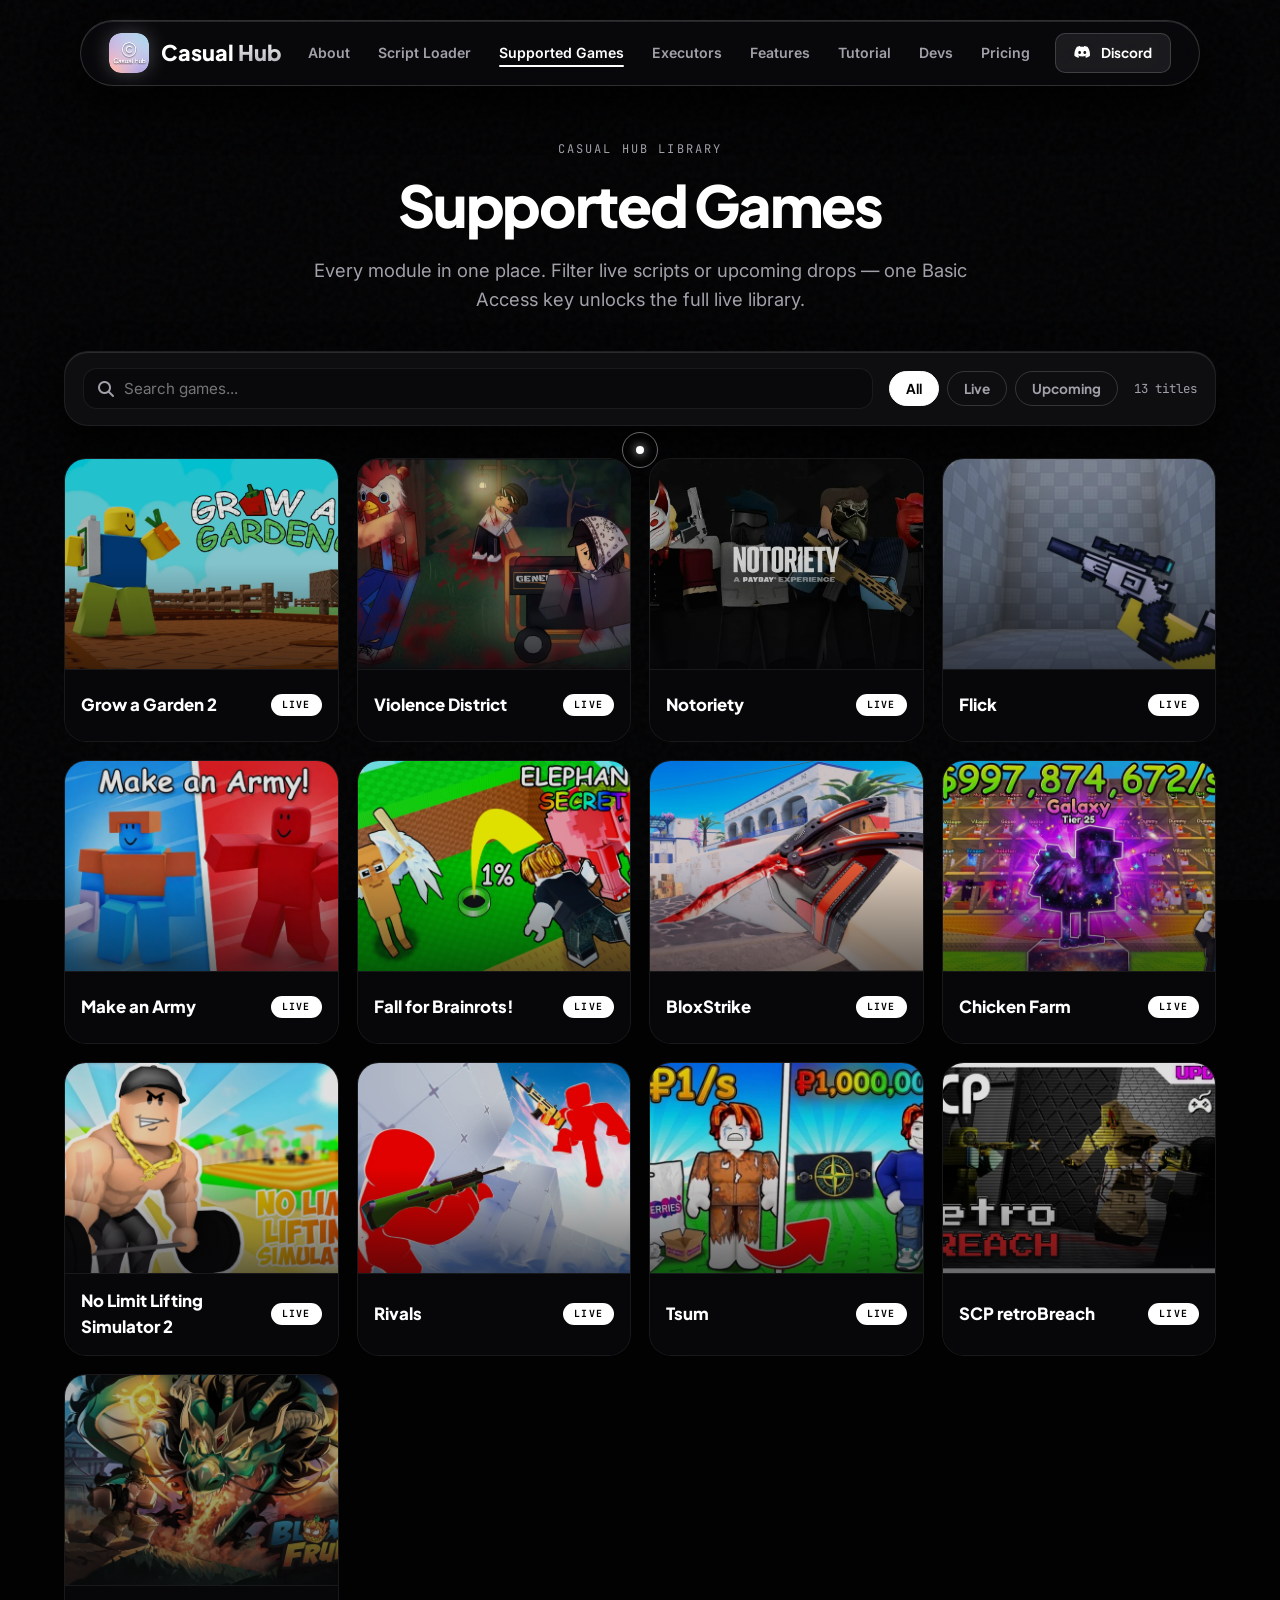
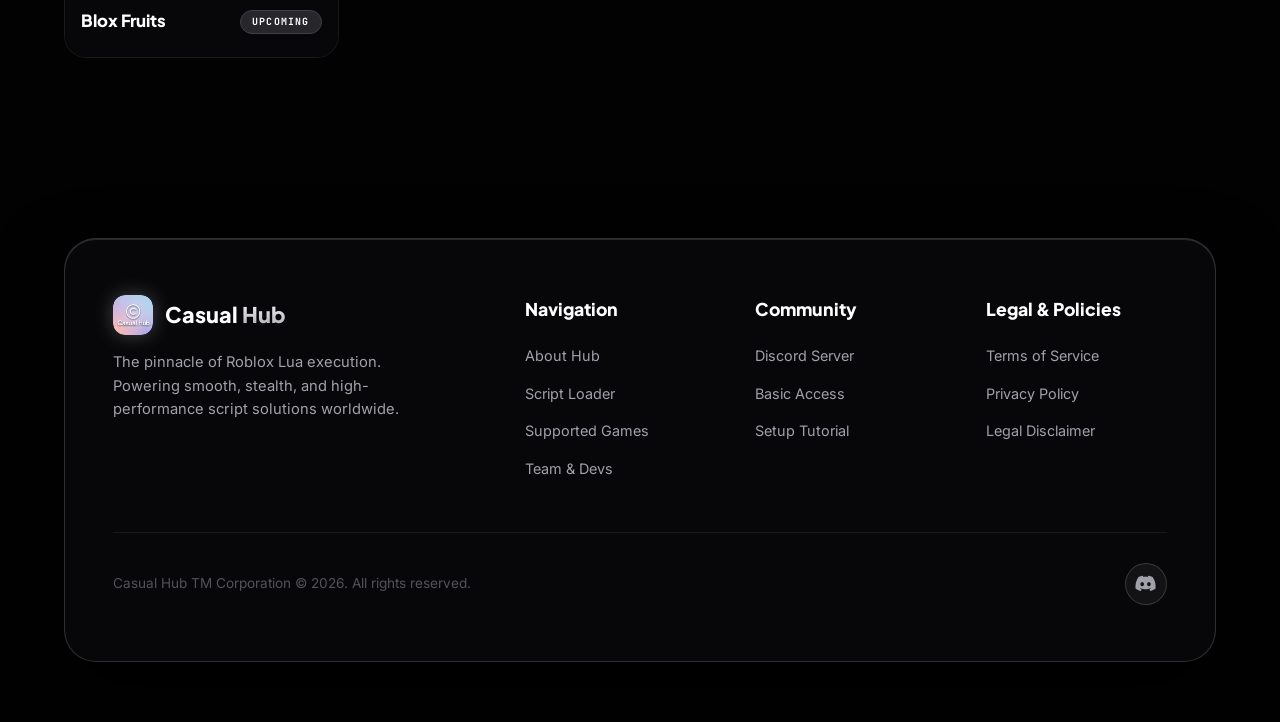
==== games.html @ 41d55869 "Add files via upload" ====
<!DOCTYPE html>
<html lang="en">
<head>
  <meta charset="UTF-8">
  <meta name="viewport" content="width=device-width, initial-scale=1.0">
  <title>Supported Games | Casual Hub</title>
  <meta name="description" content="Browse every Casual Hub game module — live scripts and upcoming titles.">
  <link rel="icon" type="image/png" href="images/Max_a____.png">
  <link rel="apple-touch-icon" href="images/Max_a____.png">

  <link rel="preconnect" href="https://fonts.googleapis.com">
  <link rel="preconnect" href="https://fonts.gstatic.com" crossorigin>
  <link href="https://fonts.googleapis.com/css2?family=Inter:wght@300;400;500;600;700&family=JetBrains+Mono:wght@400;500;600;700&family=Plus+Jakarta+Sans:wght@400;500;600;700;800;900&display=swap" rel="stylesheet">

  <link rel="stylesheet" href="https://cdnjs.cloudflare.com/ajax/libs/font-awesome/6.5.1/css/all.min.css">
  <link rel="stylesheet" href="styles.css">
</head>
<body class="page-games">

  <div class="scroll-progress-bar" id="scrollProgress"></div>

  <div class="ambient-spotlight spotlight-1" id="spotlight1"></div>
  <div class="ambient-spotlight spotlight-2" id="spotlight2"></div>

  <header class="header" id="header">
    <div class="nav-island">
      <a href="index.html" class="logo">
        <div class="logo-icon">
          <img src="images/Max_a____.png" alt="Casual Hub Logo" class="logo-img">
        </div>
        <div class="logo-text">
          Casual <span class="gradient-text">Hub</span>
        </div>
      </a>

      <nav class="nav-menu">
        <ul class="nav-links">
          <li><a href="index.html#about" class="nav-link">About</a></li>
          <li><a href="index.html#loader" class="nav-link">Script Loader</a></li>
          <li><a href="games.html" class="nav-link active">Supported Games</a></li>
          <li><a href="index.html#executors" class="nav-link">Executors</a></li>
          <li><a href="index.html#features" class="nav-link">Features</a></li>
          <li><a href="index.html#how-to-use" class="nav-link">Tutorial</a></li>
          <li><a href="index.html#team" class="nav-link">Devs</a></li>
          <li><a href="index.html#pricing" class="nav-link">Pricing</a></li>
        </ul>
      </nav>

      <div class="nav-actions">
        <a href="https://discord.gg/dUXcJ6aW2B" target="_blank" class="btn btn-discord btn-sm">
          <i class="fa-brands fa-discord"></i>
          <span>Discord</span>
        </a>
        <button class="mobile-toggle" id="mobileToggle" aria-label="Toggle Navigation Menu">
          <i class="fa-solid fa-bars"></i>
        </button>
      </div>
    </div>
  </header>

  <section class="games-catalog" id="catalog">
    <div class="container">
      <div class="catalog-hero reveal">
        <p class="catalog-kicker">Casual Hub library</p>
        <h1 class="editorial-title">Supported Games</h1>
        <p class="editorial-subtitle">
          Every module in one place. Filter live scripts or upcoming drops — one Basic Access key unlocks the full live library.
        </p>
      </div>

      <div class="catalog-toolbar glass-panel reveal">
        <div class="catalog-search">
          <i class="fa-solid fa-magnifying-glass"></i>
          <input type="search" id="gameSearch" placeholder="Search games..." autocomplete="off">
        </div>
        <div class="catalog-filters" id="gameFilters">
          <button class="filter-chip active" data-filter="all">All</button>
          <button class="filter-chip" data-filter="live">Live</button>
          <button class="filter-chip" data-filter="upcoming">Upcoming</button>
        </div>
        <div class="catalog-count" id="gameCount">13 titles</div>
      </div>

      <div class="games-catalog-grid" id="gamesGrid">
        <article class="catalog-card glass-panel copy-module-btn" data-module="Grow a Garden 2" data-status="live" data-name="grow a garden 2">
          <div class="catalog-media">
            <img fetchpriority="high" decoding="async" src="images/i (9).png" alt="Grow a Garden 2">
            <div class="catalog-shade"></div>
            <div class="game-copy-indicator"><i class="fa-regular fa-copy"></i> <span>Copy loader</span></div>
          </div>
          <div class="catalog-meta">
            <h3>Grow a Garden 2</h3>
          </div>
        </article>

        <article class="catalog-card glass-panel copy-module-btn" data-module="Violence District" data-status="live" data-name="violence district">
          <div class="catalog-media">
            <img fetchpriority="high" decoding="async" src="images/i (8).png" alt="Violence District">
            <div class="catalog-shade"></div>
            <div class="game-copy-indicator"><i class="fa-regular fa-copy"></i> <span>Copy loader</span></div>
          </div>
          <div class="catalog-meta">
            <h3>Violence District</h3>
          </div>
        </article>

        <article class="catalog-card glass-panel copy-module-btn" data-module="Notoriety" data-status="live" data-name="notoriety">
          <div class="catalog-media">
            <img decoding="async" src="images/i 10.png" alt="Notoriety">
            <div class="catalog-shade"></div>
            <div class="game-copy-indicator"><i class="fa-regular fa-copy"></i> <span>Copy loader</span></div>
          </div>
          <div class="catalog-meta">
            <h3>Notoriety</h3>
          </div>
        </article>

        <article class="catalog-card glass-panel copy-module-btn" data-module="Flick" data-status="live" data-name="flick">
          <div class="catalog-media">
            <img decoding="async" src="images/i 11.png" alt="Flick">
            <div class="catalog-shade"></div>
            <div class="game-copy-indicator"><i class="fa-regular fa-copy"></i> <span>Copy loader</span></div>
          </div>
          <div class="catalog-meta">
            <h3>Flick</h3>
          </div>
        </article>

        <article class="catalog-card glass-panel copy-module-btn" data-module="Make an Army" data-status="live" data-name="make an army">
          <div class="catalog-media">
            <img loading="lazy" decoding="async" src="images/noFilter (12e13).jpg" alt="Make an Army">
            <div class="catalog-shade"></div>
            <div class="game-copy-indicator"><i class="fa-regular fa-copy"></i> <span>Copy loader</span></div>
          </div>
          <div class="catalog-meta">
            <h3>Make an Army</h3>
          </div>
        </article>

        <article class="catalog-card glass-panel copy-module-btn" data-module="Fall for Brainrots!" data-status="live" data-name="fall for brainrots">
          <div class="catalog-media">
            <img loading="lazy" decoding="async" src="images/fsfsalfkafddfj242.jpg" alt="Fall for Brainrots!">
            <div class="catalog-shade"></div>
            <div class="game-copy-indicator"><i class="fa-regular fa-copy"></i> <span>Copy loader</span></div>
          </div>
          <div class="catalog-meta">
            <h3>Fall for Brainrots!</h3>
          </div>
        </article>

        <article class="catalog-card glass-panel copy-module-btn" data-module="BloxStrike" data-status="live" data-name="bloxstrike">
          <div class="catalog-media">
            <img loading="lazy" decoding="async" src="images/noFilter (9144).jpg" alt="BloxStrike">
            <div class="catalog-shade"></div>
            <div class="game-copy-indicator"><i class="fa-regular fa-copy"></i> <span>Copy loader</span></div>
          </div>
          <div class="catalog-meta">
            <h3>BloxStrike</h3>
          </div>
        </article>

        <article class="catalog-card glass-panel copy-module-btn" data-module="Chicken Farm" data-status="live" data-name="chicken farm">
          <div class="catalog-media">
            <img loading="lazy" decoding="async" src="images/noFilter 1324124.jpg" alt="Chicken Farm">
            <div class="catalog-shade"></div>
            <div class="game-copy-indicator"><i class="fa-regular fa-copy"></i> <span>Copy loader</span></div>
          </div>
          <div class="catalog-meta">
            <h3>Chicken Farm</h3>
          </div>
        </article>

        <article class="catalog-card glass-panel copy-module-btn" data-module="No Limit Lifting Simulator 2" data-status="live" data-name="no limit lifting simulator 2">
          <div class="catalog-media">
            <img loading="lazy" decoding="async" src="images/noFilter (123249).jpg" alt="No Limit Lifting Simulator 2">
            <div class="catalog-shade"></div>
            <div class="game-copy-indicator"><i class="fa-regular fa-copy"></i> <span>Copy loader</span></div>
          </div>
          <div class="catalog-meta">
            <h3>No Limit Lifting Simulator 2</h3>
          </div>
        </article>

        <article class="catalog-card glass-panel copy-module-btn" data-module="Rivals" data-status="live" data-name="rivals">
          <div class="catalog-media">
            <img loading="lazy" decoding="async" src="images/noFilter (9)rivals.jpg" alt="Rivals">
            <div class="catalog-shade"></div>
            <div class="game-copy-indicator"><i class="fa-regular fa-copy"></i> <span>Copy loader</span></div>
          </div>
          <div class="catalog-meta">
            <h3>Rivals</h3>
          </div>
        </article>

        <article class="catalog-card glass-panel copy-module-btn" data-module="Tsum" data-status="live" data-name="tsum">
          <div class="catalog-media">
            <img loading="lazy" decoding="async" src="images/tsum.jpg" alt="Tsum">
            <div class="catalog-shade"></div>
            <div class="game-copy-indicator"><i class="fa-regular fa-copy"></i> <span>Copy loader</span></div>
          </div>
          <div class="catalog-meta">
            <h3>Tsum</h3>
          </div>
        </article>

        <article class="catalog-card glass-panel copy-module-btn" data-module="SCP retroBreach" data-status="live" data-name="scp retrobreach">
          <div class="catalog-media">
            <img loading="lazy" decoding="async" src="images/scp.jpg" alt="SCP retroBreach">
            <div class="catalog-shade"></div>
            <div class="game-copy-indicator"><i class="fa-regular fa-copy"></i> <span>Copy loader</span></div>
          </div>
          <div class="catalog-meta">
            <h3>SCP retroBreach</h3>
          </div>
        </article>

        <article class="catalog-card catalog-card-upcoming glass-panel" data-status="upcoming" data-name="blox fruits">
          <div class="catalog-media">
            <img loading="lazy" decoding="async" src="images/bf.jpg" alt="Blox Fruits">
            <div class="catalog-shade"></div>
          </div>
          <div class="catalog-meta">
            <h3>Blox Fruits</h3>
          </div>
        </article>
      </div>

      <p class="catalog-empty" id="gamesEmpty">No games match your search.</p>
    </div>
  </section>

  <footer class="footer">
    <div class="container">
      <div class="footer-glass-card glass-panel reveal tilt-card">
        <div class="footer-grid">
          <div class="footer-brand">
            <a href="index.html" class="logo">
              <div class="logo-icon">
                <img loading="lazy" decoding="async" src="images/Max_a____.png" alt="Casual Hub Logo" class="logo-img">
              </div>
              <div class="logo-text">
                Casual <span class="gradient-text">Hub</span>
              </div>
            </a>
            <p class="footer-desc">
              The pinnacle of Roblox Lua execution. Powering smooth, stealth, and high-performance script solutions worldwide.
            </p>
          </div>

          <div class="footer-column">
            <h4 class="footer-title">Navigation</h4>
            <ul class="footer-links">
              <li><a href="index.html#about">About Hub</a></li>
              <li><a href="index.html#loader">Script Loader</a></li>
              <li><a href="games.html">Supported Games</a></li>
              <li><a href="index.html#team">Team & Devs</a></li>
            </ul>
          </div>

          <div class="footer-column">
            <h4 class="footer-title">Community</h4>
            <ul class="footer-links">
              <li><a href="https://discord.gg/dUXcJ6aW2B" target="_blank">Discord Server</a></li>
              <li><a href="index.html#pricing">Basic Access</a></li>
              <li><a href="index.html#how-to-use">Setup Tutorial</a></li>
            </ul>
          </div>

          <div class="footer-column">
            <h4 class="footer-title">Legal & Policies</h4>
            <ul class="footer-links">
              <li><a href="javascript:void(0)" onclick="openLegalModal('terms')">Terms of Service</a></li>
              <li><a href="javascript:void(0)" onclick="openLegalModal('privacy')">Privacy Policy</a></li>
              <li><a href="javascript:void(0)" onclick="openLegalModal('disclaimer')">Legal Disclaimer</a></li>
            </ul>
          </div>
        </div>

        <div class="footer-bottom">
          <div class="copyright">
            Casual Hub TM Corporation &copy; 2026. All rights reserved.
          </div>
          <div class="footer-socials">
            <a href="https://discord.gg/dUXcJ6aW2B" target="_blank" aria-label="Discord" class="social-circle-btn"><i class="fa-brands fa-discord"></i></a>
          </div>
        </div>
      </div>
    </div>
  </footer>

  <div class="modal-overlay" id="legalModalOverlay">
    <div class="modal-card glass-panel">
      <button class="modal-close" id="legalModalClose" aria-label="Close Modal">
        <i class="fa-solid fa-xmark"></i>
      </button>
      <h3 class="modal-title" id="modalTitle">Legal Information</h3>
      <div class="modal-body" id="modalBody"></div>
    </div>
  </div>

  <div class="toast-container" id="toastContainer">
    <div class="toast-card glass-panel">
      <i class="fa-solid fa-circle-check toast-icon"></i>
      <span class="toast-message" id="toastMessage">Script loader copied to clipboard!</span>
    </div>
  </div>

  <script src="script.js"></script>
</body>
</html>
---- styles.css ----
:root {
  
  --bg-pitch: #020203;
  --bg-obsidian: #070709;
  --bg-surface: #0e0e11;
  --bg-surface-hover: #141418;
  --bg-surface-elevated: #1a1a20;

  --text-primary: #ffffff;
  --text-secondary: #a1a1aa;
  --text-tertiary: #52525b;
  --text-muted: #3f3f46;

  --border-subtle: rgba(255, 255, 255, 0.07);
  --border-medium: rgba(255, 255, 255, 0.16);
  --border-prominent: rgba(255, 255, 255, 0.35);

  --glass-inset-shadow: inset 0 1px 0 0 rgba(255, 255, 255, 0.12);
  --glass-glow-shadow: 0 20px 40px rgba(0, 0, 0, 0.8), 0 0 40px rgba(255, 255, 255, 0.05);

  --status-active: #22c55e;
  --status-active-glow: rgba(34, 197, 94, 0.35);

  --font-heading: 'Plus Jakarta Sans', -apple-system, BlinkMacSystemFont, sans-serif;
  --font-body: 'Inter', -apple-system, BlinkMacSystemFont, sans-serif;
  --font-code: 'JetBrains Mono', monospace;

  --ease-out-expo: cubic-bezier(0.16, 1, 0.3, 1);
  --ease-spring: cubic-bezier(0.34, 1.56, 0.64, 1);
  --tr-fast: 0.2s var(--ease-out-expo);
  --tr-smooth: 0.4s var(--ease-out-expo);
}

*, *::before, *::after {
  box-sizing: border-box;
  margin: 0;
  padding: 0;
}

html {
  scroll-behavior: smooth;
  color-scheme: dark;
  font-size: 16px;
}

body {
  background-color: var(--bg-pitch);
  color: var(--text-primary);
  font-family: var(--font-body);
  line-height: 1.6;
  overflow-x: hidden;
  position: relative;
  min-height: 100vh;
  -webkit-font-smoothing: antialiased;
  -moz-osx-font-smoothing: grayscale;
}

.custom-cursor-dot {
  position: fixed;
  top: 0;
  left: 0;
  width: 8px;
  height: 8px;
  background-color: #ffffff;
  border-radius: 50%;
  pointer-events: none;
  z-index: 9999;
  box-shadow: 0 0 10px rgba(255, 255, 255, 0.8);
  will-change: transform;
}

.custom-cursor-outline {
  position: fixed;
  top: 0;
  left: 0;
  width: 36px;
  height: 36px;
  border: 1.5px solid rgba(255, 255, 255, 0.4);
  border-radius: 50%;
  pointer-events: none;
  z-index: 9998;
  transition: width 0.3s var(--ease-out-expo), height 0.3s var(--ease-out-expo), border-color 0.3s var(--ease-out-expo), background 0.3s var(--ease-out-expo);
  will-change: transform;
}

.custom-cursor-outline.cursor-hover {
  width: 54px;
  height: 54px;
  border-color: rgba(255, 255, 255, 0.8);
  background: rgba(255, 255, 255, 0.06);
  box-shadow: 0 0 20px rgba(255, 255, 255, 0.2);
}

.click-ripple {
  position: fixed;
  width: 50px;
  height: 50px;
  border: 2px solid rgba(255, 255, 255, 0.8);
  border-radius: 50%;
  pointer-events: none;
  z-index: 9997;
  animation: ripple-out 0.7s var(--ease-out-expo) forwards;
}

@keyframes ripple-out {
  0% { transform: scale(0.2); opacity: 1; }
  100% { transform: scale(2.4); opacity: 0; }
}

.scroll-progress-bar {
  position: fixed;
  top: 0;
  left: 0;
  height: 3px;
  width: 0%;
  background: linear-gradient(90deg, #ffffff, #a1a1aa, #ffffff);
  z-index: 2050;
  box-shadow: 0 0 14px rgba(255, 255, 255, 0.9);
  transition: width 0.1s linear;
}

body::after {
  content: '';
  position: fixed;
  top: 0;
  left: 0;
  width: 100%;
  height: 100%;
  background-image: url("data:image/svg+xml,%3Csvg viewBox='0 0 200 200' xmlns='http://www.w3.org/2000/svg'%3E%3Cfilter id='noiseFilter'%3E%3CfeTurbulence type='fractalNoise' baseFrequency='0.8' numOctaves='3' stitchTiles='stitch'/%3E%3C/filter%3E%3Crect width='100%25' height='100%25' filter='url(%23noiseFilter)' opacity='0.035'/%3E%3C/svg%3E");
  pointer-events: none;
  z-index: 1;
}

::-webkit-scrollbar {
  width: 6px;
}
::-webkit-scrollbar-track {
  background: var(--bg-pitch);
}
::-webkit-scrollbar-thumb {
  background: rgba(255, 255, 255, 0.18);
  border-radius: 3px;
}
::-webkit-scrollbar-thumb:hover {
  background: rgba(255, 255, 255, 0.4);
}

#particles-canvas {
  position: fixed;
  top: 0;
  left: 0;
  width: 100%;
  height: 100%;
  z-index: 0;
  pointer-events: none;
}

.ambient-spotlight {
  position: fixed;
  border-radius: 50%;
  filter: blur(160px);
  pointer-events: none;
  z-index: 0;
  opacity: 0.25;
  animation: subtle-pulse 18s ease-in-out infinite alternate;
}

.spotlight-1 {
  top: -10%;
  left: 30%;
  width: 50vw;
  height: 50vw;
  background: radial-gradient(circle, rgba(255, 255, 255, 0.08) 0%, transparent 70%);
}

.spotlight-2 {
  bottom: 5%;
  right: -5%;
  width: 45vw;
  height: 45vw;
  background: radial-gradient(circle, rgba(255, 255, 255, 0.06) 0%, transparent 70%);
}

@keyframes subtle-pulse {
  0% { transform: scale(1) translate(0, 0); opacity: 0.2; }
  50% { transform: scale(1.15) translate(25px, -25px); opacity: 0.35; }
  100% { transform: scale(0.92) translate(-25px, 25px); opacity: 0.2; }
}

.container {
  width: 90%;
  max-width: 1280px;
  margin: 0 auto;
  position: relative;
  z-index: 2;
}

section {
  padding: 140px 0;
  position: relative;
}

.glass-panel {
  background: var(--bg-surface);
  backdrop-filter: blur(20px) saturate(180%);
  -webkit-backdrop-filter: blur(20px) saturate(180%);
  border: 1px solid var(--border-subtle);
  border-radius: 24px;
  box-shadow: var(--glass-inset-shadow), 0 20px 40px rgba(0, 0, 0, 0.8);
  position: relative;
  overflow: hidden;
  transition: border-color var(--tr-smooth), box-shadow var(--tr-smooth), background-color var(--tr-smooth);
}

.glass-panel::after {
  content: '';
  position: absolute;
  top: 0;
  left: 0;
  width: 100%;
  height: 100%;
  background: radial-gradient(550px circle at var(--mouse-x, 50%) var(--mouse-y, 50%), rgba(255, 255, 255, 0.14), transparent 60%);
  pointer-events: none;
  opacity: 0;
  transition: opacity 0.4s var(--ease-out-expo);
  z-index: 1;
}

.glass-panel:hover::after {
  opacity: 1;
}

.glass-panel:hover {
  background-color: var(--bg-surface-hover);
  border-color: var(--border-medium);
  box-shadow: var(--glass-inset-shadow), var(--glass-glow-shadow);
}

.tilt-card {
  transform-style: preserve-3d;
  will-change: transform;
  transition-property: border-color, box-shadow, background-color, opacity !important;
}

.gradient-text {
  background: linear-gradient(180deg, #ffffff 0%, #a1a1aa 100%);
  -webkit-background-clip: text;
  -webkit-text-fill-color: transparent;
  display: inline-block;
  animation: text-shimmer 8s ease-in-out infinite alternate;
}

@keyframes text-shimmer {
  0% { filter: drop-shadow(0 0 0px rgba(255, 255, 255, 0)); }
  50% { filter: drop-shadow(0 0 15px rgba(255, 255, 255, 0.3)); }
  100% { filter: drop-shadow(0 0 0px rgba(255, 255, 255, 0)); }
}

.editorial-header {
  text-align: center;
  margin-bottom: 72px;
}

.editorial-title {
  font-family: var(--font-heading);
  font-size: clamp(2.4rem, 4.5vw, 3.6rem);
  font-weight: 800;
  letter-spacing: -0.04em;
  line-height: 1.12;
  margin-bottom: 18px;
  color: #fff;
}

.editorial-subtitle {
  color: var(--text-secondary);
  font-size: 1.15rem;
  max-width: 680px;
  margin: 0 auto;
  line-height: 1.6;
}

.btn {
  display: inline-flex;
  align-items: center;
  justify-content: center;
  gap: 10px;
  padding: 14px 28px;
  border-radius: 14px;
  font-family: var(--font-heading);
  font-weight: 700;
  font-size: 0.95rem;
  text-decoration: none;
  cursor: pointer;
  transition: all var(--tr-smooth);
  border: none;
  outline: none;
  position: relative;
  z-index: 1;
  will-change: transform;
}

.btn-sm {
  padding: 8px 18px;
  font-size: 0.85rem;
  border-radius: 10px;
}

.btn-full {
  width: 100%;
}

.btn-full-width {
  width: 100%;
}

.btn-primary {
  background: #ffffff;
  color: #000000;
  box-shadow: 0 4px 20px rgba(255, 255, 255, 0.2);
  font-weight: 800;
}

.btn-primary:hover {
  background: #f4f4f5;
  box-shadow: 0 12px 35px rgba(255, 255, 255, 0.4);
}

.btn-secondary {
  background: rgba(255, 255, 255, 0.05);
  border: 1px solid var(--border-medium);
  color: var(--text-primary);
}

.btn-secondary:hover {
  background: #ffffff;
  color: #000000;
  border-color: #ffffff;
  box-shadow: 0 8px 25px rgba(255, 255, 255, 0.25);
}

.btn-discord {
  background: rgba(255, 255, 255, 0.08);
  border: 1px solid var(--border-medium);
  color: #ffffff;
}

.btn-discord:hover {
  background: #ffffff;
  color: #000000;
  box-shadow: 0 8px 25px rgba(255, 255, 255, 0.25);
}

.pulse-dot {
  width: 8px;
  height: 8px;
  background-color: var(--status-active);
  border-radius: 50%;
  box-shadow: 0 0 10px var(--status-active-glow);
  display: inline-block;
  animation: status-pulse 2s ease-in-out infinite;
}

@keyframes status-pulse {
  0% { transform: scale(0.95); opacity: 0.8; }
  50% { transform: scale(1.2); opacity: 1; box-shadow: 0 0 16px var(--status-active); }
  100% { transform: scale(0.95); opacity: 0.8; }
}

.header {
  position: fixed;
  top: 20px;
  left: 0;
  width: 100%;
  z-index: 1000;
  padding: 0 20px;
  pointer-events: none;
  transition: all var(--tr-smooth);
}

.nav-island {
  max-width: 1120px;
  margin: 0 auto;
  padding: 12px 28px;
  background: rgba(10, 10, 14, 0.75);
  backdrop-filter: blur(28px) saturate(180%);
  -webkit-backdrop-filter: blur(28px) saturate(180%);
  border: 1px solid var(--border-medium);
  border-radius: 40px;
  box-shadow: 0 20px 40px rgba(0, 0, 0, 0.8), inset 0 1px 0 rgba(255, 255, 255, 0.12);
  display: flex;
  align-items: center;
  justify-content: space-between;
  pointer-events: auto;
  transition: all var(--tr-smooth);
}

.header.scrolled .nav-island {
  padding: 10px 24px;
  background: rgba(5, 5, 8, 0.92);
  border-color: rgba(255, 255, 255, 0.25);
  box-shadow: 0 24px 50px rgba(0, 0, 0, 0.95), 0 0 30px rgba(255, 255, 255, 0.05);
}

.logo {
  display: flex;
  align-items: center;
  gap: 12px;
  text-decoration: none;
  color: #fff;
  font-family: var(--font-heading);
  font-weight: 800;
  font-size: 1.35rem;
}

.logo-icon {
  width: 40px;
  height: 40px;
  border-radius: 12px;
  display: flex;
  align-items: center;
  justify-content: center;
  overflow: hidden;
  box-shadow: 0 0 20px rgba(255, 255, 255, 0.25);
  transition: transform var(--tr-smooth), box-shadow var(--tr-smooth);
}

.logo-img {
  width: 100%;
  height: 100%;
  object-fit: cover;
  border-radius: 12px;
}

.logo:hover .logo-icon {
  transform: rotate(-12deg) scale(1.15);
  box-shadow: 0 0 30px rgba(255, 255, 255, 0.5);
}

.nav-links {
  display: flex;
  align-items: center;
  gap: 28px;
  list-style: none;
}

.nav-link {
  color: var(--text-secondary);
  text-decoration: none;
  font-weight: 600;
  font-size: 0.88rem;
  transition: color var(--tr-fast);
  position: relative;
}

.nav-link:hover, .nav-link.active {
  color: #ffffff;
}

.nav-link::after {
  content: '';
  position: absolute;
  bottom: -6px;
  left: 0;
  width: 0;
  height: 2px;
  background: #ffffff;
  transition: width var(--tr-fast);
  border-radius: 2px;
}

.nav-link:hover::after, .nav-link.active::after {
  width: 100%;
}

.nav-actions {
  display: flex;
  align-items: center;
  gap: 14px;
}

.mobile-toggle {
  display: none;
  background: transparent;
  border: none;
  color: #fff;
  font-size: 1.4rem;
  cursor: pointer;
}

.hero {
  padding-top: 180px;
  padding-bottom: 120px;
  text-align: center;
}

.hero-content {
  max-width: 1000px;
  margin: 0 auto;
}

.hero-title {
  font-family: var(--font-heading);
  font-size: clamp(3rem, 6.2vw, 5.2rem);
  font-weight: 900;
  letter-spacing: -0.04em;
  line-height: 1.08;
  margin-bottom: 24px;
}

.hero-description {
  font-size: 1.25rem;
  color: var(--text-secondary);
  max-width: 750px;
  margin: 0 auto 44px auto;
  line-height: 1.6;
}

.hero-actions {
  display: flex;
  align-items: center;
  justify-content: center;
  gap: 18px;
  margin-bottom: 50px;
}

.hero-terminal-wrapper {
  margin-top: 40px;
  text-align: left;
}

.terminal-window {
  max-width: 1000px;
  margin: 0 auto;
  border-radius: 20px;
  position: relative;
  overflow: hidden;
}

.terminal-window::before {
  content: '';
  position: absolute;
  top: 0;
  left: -100%;
  width: 100%;
  height: 2px;
  background: linear-gradient(90deg, transparent, #ffffff, transparent);
  animation: scanline-pass 4s ease-in-out infinite;
}

@keyframes scanline-pass {
  0% { left: -100%; }
  100% { left: 200%; }
}

.terminal-header {
  display: flex;
  align-items: center;
  justify-content: space-between;
  padding: 16px 24px;
  background: rgba(0, 0, 0, 0.6);
  border-bottom: 1px solid var(--border-subtle);
}

.terminal-dots {
  display: flex;
  gap: 8px;
}

.dot {
  width: 12px;
  height: 12px;
  border-radius: 50%;
}
.dot.red { background: #ff5f56; }
.dot.yellow { background: #ffbd2e; }
.dot.green { background: #27c93f; }

.terminal-title-text {
  font-family: var(--font-code);
  font-size: 0.85rem;
  color: var(--text-secondary);
  display: flex;
  align-items: center;
  gap: 8px;
}

.clean-terminal-body {
  padding: 36px 32px;
  background: #030305;
}

.code-block {
  font-family: var(--font-code);
  font-size: 0.93rem;
  line-height: 1.7;
  color: #f4f4f5;
  white-space: pre-wrap;
  word-break: break-all;
}

.code-function { color: #ffffff; font-weight: 700; }
.code-string { color: #a1a1aa; }

.clean-terminal-footer {
  padding: 18px 24px;
  background: rgba(0, 0, 0, 0.5);
  border-top: 1px solid var(--border-subtle);
}

.games-minimal-grid {
  display: grid;
  grid-template-columns: repeat(2, 1fr);
  gap: 36px;
}

.game-minimal-card {
  position: relative;
  background: #07070a;
  border: 1px solid var(--border-subtle);
  border-radius: 24px;
  overflow: hidden;
  cursor: pointer;
  transition: transform 0.6s var(--ease-out-expo), border-color 0.6s var(--ease-out-expo), box-shadow 0.6s var(--ease-out-expo);
}

.game-minimal-card:hover {
  border-color: rgba(255, 255, 255, 0.4);
  box-shadow: 0 30px 70px rgba(0, 0, 0, 0.95), 0 0 60px rgba(255, 255, 255, 0.12);
}

.game-minimal-media {
  position: relative;
  width: 100%;
  height: 320px;
  overflow: hidden;
  background: #000;
}

.game-minimal-img {
  width: 100%;
  height: 100%;
  object-fit: cover;
  transition: transform 0.8s var(--ease-out-expo), filter 0.8s var(--ease-out-expo);
  filter: brightness(0.85) contrast(1.05);
}

.game-minimal-card:hover .game-minimal-img {
  transform: scale(1.12);
  filter: brightness(1.05) contrast(1.12);
}

.game-minimal-overlay {
  position: absolute;
  top: 0;
  left: 0;
  width: 100%;
  height: 100%;
  background: linear-gradient(to bottom, transparent 30%, rgba(5, 5, 8, 0.95) 100%);
}

.game-hover-glow {
  position: absolute;
  top: -50%;
  left: -50%;
  width: 200%;
  height: 200%;
  background: radial-gradient(circle, rgba(255, 255, 255, 0.15) 0%, transparent 60%);
  opacity: 0;
  pointer-events: none;
  transition: opacity 0.5s var(--ease-out-expo);
}

.game-minimal-card:hover .game-hover-glow {
  opacity: 1;
}

.game-copy-indicator {
  position: absolute;
  top: 20px;
  right: 20px;
  padding: 8px 16px;
  background: rgba(0, 0, 0, 0.8);
  backdrop-filter: blur(16px);
  border: 1px solid var(--border-medium);
  border-radius: 30px;
  color: #ffffff;
  font-family: var(--font-code);
  font-size: 0.78rem;
  font-weight: 700;
  display: flex;
  align-items: center;
  gap: 8px;
  opacity: 0;
  transform: translateY(-10px);
  transition: all 0.4s var(--ease-out-expo);
}

.game-minimal-card:hover .game-copy-indicator {
  opacity: 1;
  transform: translateY(0);
}

.game-minimal-info {
  padding: 28px 34px;
  background: #07070a;
  text-align: center;
  position: relative;
  z-index: 2;
  border-top: 1px solid var(--border-subtle);
}

.game-minimal-title {
  font-family: var(--font-heading);
  font-size: 2rem;
  font-weight: 900;
  color: #ffffff;
  letter-spacing: -0.03em;
  transition: transform 0.4s var(--ease-out-expo), text-shadow 0.4s var(--ease-out-expo);
}

.game-minimal-card:hover .game-minimal-title {
  transform: scale(1.05);
  text-shadow: 0 0 20px rgba(255, 255, 255, 0.4);
}

.exec-stage {
  position: relative;
  height: 460px;
  max-width: 1100px;
  margin: 0 auto;
  perspective: 1400px;
  perspective-origin: 50% 42%;
  overflow: hidden;
  user-select: none;
  cursor: grab;
}

.exec-stage:active {
  cursor: grabbing;
}

.exec-stage-glow {
  position: absolute;
  left: 50%;
  top: 42%;
  width: 280px;
  height: 280px;
  transform: translate(-50%, -50%);
  background: radial-gradient(circle, rgba(255,255,255,0.14) 0%, transparent 68%);
  pointer-events: none;
  filter: blur(8px);
}

.exec-stage-floor {
  position: absolute;
  left: 8%;
  right: 8%;
  bottom: 18px;
  height: 90px;
  background: radial-gradient(ellipse at center, rgba(255,255,255,0.08) 0%, transparent 72%);
  pointer-events: none;
}

.exec-ring {
  position: absolute;
  inset: 0;
  transform-style: preserve-3d;
  will-change: transform;
}

.exec-card {
  position: absolute;
  top: 50%;
  left: 50%;
  width: 168px;
  height: 92px;
  margin: -46px 0 0 -84px;
  display: flex;
  align-items: center;
  justify-content: center;
  background: linear-gradient(180deg, rgba(22,22,28,0.95) 0%, rgba(8,8,10,0.98) 100%);
  border: 1px solid var(--border-medium);
  border-radius: 18px;
  box-shadow:
    0 18px 40px rgba(0, 0, 0, 0.55),
    inset 0 1px 0 rgba(255, 255, 255, 0.14);
  transform-style: preserve-3d;
  backface-visibility: hidden;
}

.exec-card span {
  font-family: var(--font-heading);
  font-weight: 800;
  font-size: 1.05rem;
  letter-spacing: -0.03em;
  color: #fff;
}

.exec-card.is-front {
  border-color: rgba(255, 255, 255, 0.55);
  background: #fff;
  box-shadow: 0 20px 50px rgba(255, 255, 255, 0.18), 0 24px 50px rgba(0, 0, 0, 0.65);
}

.exec-card.is-front span {
  color: #000;
}

@media (prefers-reduced-motion: reduce) {
  .exec-stage {
    height: auto;
    overflow: visible;
    perspective: none;
  }

  .exec-ring {
    position: relative;
    display: flex;
    flex-wrap: wrap;
    justify-content: center;
    gap: 12px;
    transform: none !important;
  }

  .exec-card {
    position: relative;
    top: auto;
    left: auto;
    margin: 0;
    transform: none !important;
  }

  .exec-stage-glow,
  .exec-stage-floor {
    display: none;
  }
}

.features-bento-container {
  display: grid;
  grid-template-columns: repeat(3, 1fr);
  gap: 28px;
}

.feature-bento-item {
  padding: 38px 34px;
  background: rgba(9, 9, 13, 0.75);
  backdrop-filter: blur(20px);
  border: 1px solid var(--border-subtle);
  border-radius: 28px;
  display: flex;
  flex-direction: column;
  transition: all var(--tr-smooth);
}

.feature-bento-item:hover {
  background: rgba(14, 14, 20, 0.92);
  border-color: var(--border-medium);
  transform: translateY(-8px) scale(1.02);
  box-shadow: 0 30px 70px rgba(0, 0, 0, 0.95), 0 0 40px rgba(255, 255, 255, 0.08);
}

.feature-bento-large {
  grid-column: span 2;
  background: linear-gradient(135deg, rgba(15, 15, 22, 0.9) 0%, rgba(8, 8, 12, 0.8) 100%);
  border-color: var(--border-medium);
}

.bento-top-row {
  display: flex;
  align-items: center;
  justify-content: space-between;
  margin-bottom: 22px;
}

.bento-num {
  font-family: var(--font-code);
  font-size: 0.85rem;
  font-weight: 800;
  color: #ffffff;
  background: rgba(255, 255, 255, 0.05);
  border: 1px solid var(--border-medium);
  padding: 6px 14px;
  border-radius: 12px;
  box-shadow: inset 0 1px 0 rgba(255, 255, 255, 0.1);
  letter-spacing: 0.05em;
  transition: all var(--tr-smooth);
}

.feature-bento-item:hover .bento-num {
  background: rgba(255, 255, 255, 0.12);
  border-color: rgba(255, 255, 255, 0.4);
  box-shadow: 0 0 15px rgba(255, 255, 255, 0.18);
}

.bento-badge-pill {
  font-family: var(--font-code);
  font-size: 0.75rem;
  font-weight: 700;
  color: #ffffff;
  background: rgba(255, 255, 255, 0.06);
  border: 1px solid var(--border-subtle);
  padding: 6px 14px;
  border-radius: 20px;
  display: flex;
  align-items: center;
  gap: 8px;
}

.bento-title {
  font-family: var(--font-heading);
  font-size: 1.6rem;
  font-weight: 800;
  color: #ffffff;
  letter-spacing: -0.02em;
  margin-bottom: 12px;
}

.bento-desc {
  color: var(--text-secondary);
  font-size: 0.95rem;
  line-height: 1.65;
}

.feature-title {
  font-family: var(--font-heading);
  font-size: 1.4rem;
  font-weight: 800;
  margin-bottom: 12px;
  color: #fff;
}

.feature-desc {
  color: var(--text-secondary);
  font-size: 0.94rem;
  line-height: 1.6;
}

.pipeline-wrapper {
  position: relative;
}

.pipeline-connector-line {
  position: absolute;
  top: 45px;
  left: 10%;
  width: 80%;
  height: 2px;
  background: rgba(255, 255, 255, 0.1);
  z-index: 0;
  overflow: hidden;
}

.pipeline-pulse-beam {
  position: absolute;
  top: 0;
  left: -20%;
  width: 30%;
  height: 100%;
  background: linear-gradient(90deg, transparent, #ffffff, transparent);
  animation: pipeline-beam-pass 3.5s ease-in-out infinite;
}

@keyframes pipeline-beam-pass {
  0% { left: -30%; }
  100% { left: 110%; }
}

.steps-grid {
  display: grid;
  grid-template-columns: repeat(3, 1fr);
  gap: 32px;
  position: relative;
  z-index: 1;
}

.step-card {
  padding: 40px 34px;
  display: flex;
  flex-direction: column;
  background: rgba(9, 9, 13, 0.75);
  border: 1px solid var(--border-subtle);
  border-radius: 24px;
  transition: all var(--tr-smooth);
}

.step-card:hover {
  background: rgba(15, 15, 20, 0.9);
  border-color: var(--border-medium);
  transform: translateY(-8px);
  box-shadow: 0 30px 60px rgba(0, 0, 0, 0.9), 0 0 40px rgba(255, 255, 255, 0.08);
}

.step-top-header {
  display: flex;
  align-items: center;
  margin-bottom: 24px;
}

.step-num-pill {
  padding: 8px 16px;
  background: rgba(255, 255, 255, 0.05);
  border: 1px solid var(--border-medium);
  border-radius: 12px;
  display: inline-flex;
  align-items: center;
  justify-content: center;
  backdrop-filter: blur(12px);
  box-shadow: inset 0 1px 0 rgba(255, 255, 255, 0.12);
  transition: all var(--tr-smooth);
}

.step-card:hover .step-num-pill {
  background: rgba(255, 255, 255, 0.12);
  border-color: rgba(255, 255, 255, 0.4);
  transform: translateY(-2px);
  box-shadow: 0 0 20px rgba(255, 255, 255, 0.2);
}

.step-num-pill .num {
  font-family: var(--font-code);
  font-weight: 800;
  font-size: 0.95rem;
  color: #ffffff;
  letter-spacing: 0.05em;
}

.step-title {
  font-family: var(--font-heading);
  font-size: 1.5rem;
  font-weight: 800;
  margin-bottom: 12px;
  color: #fff;
}

.step-desc {
  color: var(--text-secondary);
  font-size: 0.94rem;
  line-height: 1.65;
  margin-bottom: 16px;
}

.step-action-row {
  margin-top: auto;
}

.team-grid {
  display: grid;
  grid-template-columns: repeat(2, 1fr);
  gap: 32px;
  max-width: 920px;
  margin: 0 auto;
}

.team-card {
  padding: 44px 36px;
  text-align: center;
  display: flex;
  flex-direction: column;
  align-items: center;
}

.team-avatar-frame {
  position: relative;
  width: 120px;
  height: 120px;
  margin-bottom: 24px;
}

.team-avatar {
  width: 100%;
  height: 100%;
  border-radius: 50%;
  object-fit: cover;
  border: 2px solid #ffffff;
  box-shadow: 0 0 30px rgba(255, 255, 255, 0.25);
  transition: transform var(--tr-smooth);
}

.team-card:hover .team-avatar {
  transform: scale(1.1) rotate(5deg);
}

.team-online-badge {
  position: absolute;
  bottom: 4px;
  right: 4px;
  width: 18px;
  height: 18px;
  background-color: var(--status-active);
  border: 3px solid #000000;
  border-radius: 50%;
}

.team-role-pill {
  font-family: var(--font-code);
  font-size: 0.75rem;
  font-weight: 700;
  color: #ffffff;
  background: rgba(255, 255, 255, 0.06);
  border: 1px solid var(--border-medium);
  padding: 4px 14px;
  border-radius: 20px;
  margin-bottom: 14px;
}

.team-name {
  font-family: var(--font-heading);
  font-size: 1.85rem;
  font-weight: 800;
  margin-bottom: 12px;
  color: #fff;
}

.team-bio {
  color: var(--text-secondary);
  font-size: 0.94rem;
  margin-bottom: 26px;
  line-height: 1.6;
}

.tech-stack-pills {
  display: flex;
  gap: 8px;
  justify-content: center;
  flex-wrap: wrap;
  margin-bottom: 26px;
}

.tech-pill {
  background: rgba(255, 255, 255, 0.05);
  border: 1px solid var(--border-subtle);
  color: var(--text-secondary);
  font-family: var(--font-code);
  font-size: 0.72rem;
  padding: 3px 10px;
  border-radius: 6px;
}

.pricing-grid {
  display: grid;
  grid-template-columns: repeat(2, 1fr);
  gap: 32px;
  max-width: 920px;
  margin: 0 auto;
}

.duration-grid {
  grid-template-columns: repeat(3, 1fr);
  max-width: 1080px;
  gap: 22px;
}

.duration-grid .price-card {
  padding: 32px 22px 28px;
}

.duration-grid .price-cost {
  font-size: 2.45rem;
}

.duration-grid .price-title {
  font-size: 1.25rem;
}

.price-card {
  position: relative;
}

.access-banner {
  max-width: 920px;
  margin: 0 auto 40px;
  padding: 32px 36px;
  text-align: center;
}

.access-banner-kicker {
  font-family: var(--font-code);
  font-size: 0.72rem;
  letter-spacing: 0.16em;
  text-transform: uppercase;
  color: var(--text-secondary);
  margin-bottom: 10px;
}

.access-banner h3 {
  font-family: var(--font-heading);
  font-size: 1.55rem;
  font-weight: 800;
  margin-bottom: 10px;
}

.access-banner p {
  color: var(--text-secondary);
  font-size: 0.98rem;
}

.games-home-stats {
  display: flex;
  justify-content: center;
  gap: 12px;
  flex-wrap: wrap;
  margin-bottom: 36px;
}

.games-stat-pill {
  padding: 8px 16px;
  border-radius: 999px;
  border: 1px solid var(--border-medium);
  background: rgba(255, 255, 255, 0.03);
  color: var(--text-secondary);
  font-size: 0.85rem;
}

.games-stat-pill span {
  color: #fff;
  font-weight: 800;
  font-family: var(--font-heading);
  margin-right: 6px;
}

.games-home-grid {
  display: grid;
  grid-template-columns: repeat(4, 1fr);
  gap: 18px;
}

.game-home-card {
  display: flex;
  flex-direction: column;
  height: auto;
  text-decoration: none;
  overflow: hidden;
  border-radius: 22px;
}

.game-home-media {
  position: relative;
  height: 200px;
  overflow: hidden;
  background: #000;
}

.game-home-card img {
  width: 100%;
  height: 100%;
  object-fit: cover;
  transition: transform 0.7s var(--ease-out-expo);
}

.game-home-card:hover img {
  transform: scale(1.06);
}

.game-home-bar {
  display: flex;
  align-items: center;
  justify-content: space-between;
  gap: 12px;
  padding: 14px 16px;
  background: #07070a;
  border-top: 1px solid var(--border-subtle);
}

.game-home-bar h3 {
  font-family: var(--font-heading);
  font-size: 1.02rem;
  font-weight: 800;
  color: #fff;
  letter-spacing: -0.03em;
  line-height: 1.2;
}

.game-home-bar p {
  margin-top: 4px;
  color: var(--text-secondary);
  font-size: 0.82rem;
}

.game-home-featured {
  grid-column: span 4;
}

.game-home-featured .game-home-media {
  height: 260px;
}

.game-home-featured .game-home-bar h3 {
  font-size: 1.6rem;
}

.game-status {
  flex-shrink: 0;
  font-family: var(--font-code);
  font-size: 0.62rem;
  font-weight: 700;
  letter-spacing: 0.12em;
  text-transform: uppercase;
  padding: 6px 11px;
  border-radius: 999px;
  line-height: 1;
}

.game-status.live {
  background: #ffffff;
  color: #000000;
}

.game-status.upcoming {
  background: #26262b;
  color: #ffffff;
  border: 1px solid #3f3f46;
}

.catalog-card[data-status="live"] .catalog-meta::after,
.catalog-card[data-status="upcoming"] .catalog-meta::after {
  flex-shrink: 0;
  font-family: var(--font-code);
  font-size: 0.62rem;
  font-weight: 700;
  letter-spacing: 0.12em;
  text-transform: uppercase;
  padding: 6px 11px;
  border-radius: 999px;
  line-height: 1;
}

.catalog-card[data-status="live"] .catalog-meta::after {
  content: "Live";
  background: #ffffff;
  color: #000000;
}

.catalog-card[data-status="upcoming"] .catalog-meta::after {
  content: "Upcoming";
  background: #26262b;
  color: #ffffff;
  border: 1px solid #3f3f46;
}

.games-home-cta {
  display: flex;
  justify-content: center;
  margin-top: 36px;
}

.page-games .games-catalog {
  padding-top: 140px;
  padding-bottom: 80px;
}

.catalog-hero {
  text-align: center;
  margin-bottom: 36px;
}

.catalog-kicker {
  font-family: var(--font-code);
  letter-spacing: 0.18em;
  text-transform: uppercase;
  font-size: 0.75rem;
  color: var(--text-secondary);
  margin-bottom: 14px;
}

.catalog-toolbar {
  display: flex;
  align-items: center;
  gap: 16px;
  padding: 16px 18px;
  margin-bottom: 32px;
  flex-wrap: wrap;
}

.catalog-search {
  flex: 1;
  min-width: 220px;
  display: flex;
  align-items: center;
  gap: 10px;
  background: rgba(0, 0, 0, 0.35);
  border: 1px solid var(--border-subtle);
  border-radius: 14px;
  padding: 10px 14px;
  color: var(--text-secondary);
}

.catalog-search input {
  width: 100%;
  background: transparent;
  border: none;
  outline: none;
  color: #fff;
  font-family: var(--font-body);
  font-size: 0.95rem;
}

.catalog-filters {
  display: flex;
  gap: 8px;
}

.filter-chip {
  background: transparent;
  border: 1px solid var(--border-medium);
  color: var(--text-secondary);
  border-radius: 999px;
  padding: 8px 16px;
  cursor: pointer;
  font-family: var(--font-heading);
  font-weight: 700;
  font-size: 0.85rem;
  transition: all 0.3s var(--ease-out-expo);
}

.filter-chip.active,
.filter-chip:hover {
  background: #fff;
  color: #000;
  border-color: #fff;
}

.catalog-count {
  font-family: var(--font-code);
  font-size: 0.78rem;
  color: var(--text-secondary);
  margin-left: auto;
}

.games-catalog-grid {
  display: grid;
  grid-template-columns: repeat(4, 1fr);
  gap: 18px;
  align-items: stretch;
}

.catalog-card {
  display: flex;
  flex-direction: column;
  overflow: hidden;
  border-radius: 22px;
  cursor: pointer;
  height: 100%;
  background: #07070a;
  box-shadow: none;
}

.catalog-card.glass-panel::after {
  display: none;
}

.catalog-card.glass-panel:hover {
  background: #07070a;
  box-shadow: none;
}

.catalog-media {
  position: relative;
  height: 210px;
  flex-shrink: 0;
  overflow: hidden;
}

.catalog-media img {
  width: 100%;
  height: 100%;
  object-fit: cover;
  transition: transform 0.7s var(--ease-out-expo), filter 0.7s var(--ease-out-expo);
  filter: brightness(0.88);
}

.catalog-card:hover .catalog-media img {
  transform: scale(1.1);
  filter: brightness(1.05);
}

.catalog-shade {
  position: absolute;
  inset: 0;
  background: linear-gradient(to top, rgba(7,7,10,0.55), transparent 50%);
}

.catalog-meta {
  display: flex;
  align-items: center;
  justify-content: space-between;
  gap: 12px;
  flex: 1;
  min-height: 72px;
  padding: 14px 16px;
  background: #07070a;
  border-top: 1px solid var(--border-subtle);
}

.catalog-meta h3 {
  font-family: var(--font-heading);
  font-size: 1.05rem;
  font-weight: 800;
  color: #fff;
  display: -webkit-box;
  -webkit-line-clamp: 2;
  -webkit-box-orient: vertical;
  overflow: hidden;
}

.catalog-meta p {
  margin-top: 4px;
  color: var(--text-secondary);
  font-size: 0.82rem;
}

.catalog-card-upcoming {
  cursor: default;
}

.catalog-card-upcoming .catalog-media img {
  filter: grayscale(0.25) brightness(0.7);
}

.catalog-empty {
  display: none;
  text-align: center;
  color: var(--text-secondary);
  margin-top: 40px;
}

.catalog-empty.show {
  display: block;
}

.catalog-card.is-hidden {
  display: none;
}

.price-card {
  padding: 48px 40px;
  display: flex;
  flex-direction: column;
}

.price-card.featured {
  border-color: var(--border-prominent);
  box-shadow: 0 0 50px rgba(255, 255, 255, 0.15);
}

.featured-ribbon {
  position: absolute;
  top: 18px;
  right: 18px;
  background: #ffffff;
  color: #000000;
  font-family: var(--font-code);
  font-size: 0.7rem;
  font-weight: 900;
  padding: 4px 12px;
  border-radius: 20px;
  letter-spacing: 1px;
}

.price-header {
  margin-bottom: 32px;
}

.price-title {
  font-family: var(--font-heading);
  font-size: 1.7rem;
  font-weight: 800;
  margin-bottom: 8px;
  color: #fff;
}

.price-cost {
  font-family: var(--font-heading);
  font-size: 3.2rem;
  font-weight: 900;
  color: #fff;
}

.price-cost .period {
  font-size: 1rem;
  color: var(--text-secondary);
  font-weight: 500;
}

.price-features {
  list-style: none;
  margin-bottom: 40px;
  flex-grow: 1;
}

.price-features li {
  display: flex;
  align-items: center;
  gap: 12px;
  margin-bottom: 14px;
  color: var(--text-secondary);
  font-size: 0.95rem;
}

.price-features li i {
  color: #ffffff;
}

.faq-luxury-wrapper {
  max-width: 940px;
  margin: 0 auto;
  padding: 24px 32px;
  background: rgba(9, 9, 13, 0.75);
  backdrop-filter: blur(28px);
  border: 1px solid var(--border-medium);
  border-radius: 32px;
  box-shadow: 0 30px 70px rgba(0, 0, 0, 0.9);
}

.faq-accordion {
  display: flex;
  flex-direction: column;
  gap: 12px;
}

.faq-item {
  border-bottom: 1px solid var(--border-subtle);
  transition: all var(--tr-smooth);
}

.faq-item:last-child {
  border-bottom: none;
}

.faq-question {
  width: 100%;
  padding: 24px 16px;
  background: transparent;
  border: none;
  color: #fff;
  display: flex;
  align-items: center;
  gap: 20px;
  cursor: pointer;
  outline: none;
  text-align: left;
}

.faq-num {
  font-family: var(--font-code);
  font-size: 0.85rem;
  font-weight: 800;
  color: #ffffff;
  background: rgba(255, 255, 255, 0.05);
  border: 1px solid var(--border-medium);
  padding: 6px 14px;
  border-radius: 12px;
  flex-shrink: 0;
  box-shadow: inset 0 1px 0 rgba(255, 255, 255, 0.1);
  letter-spacing: 0.05em;
  transition: all var(--tr-smooth);
}

.faq-item:hover .faq-num {
  background: rgba(255, 255, 255, 0.12);
  border-color: rgba(255, 255, 255, 0.4);
}

.faq-q-text {
  font-family: var(--font-heading);
  font-size: 1.2rem;
  font-weight: 800;
  color: #ffffff;
  flex-grow: 1;
  letter-spacing: -0.01em;
}

.faq-toggle-icon {
  width: 36px;
  height: 36px;
  border-radius: 50%;
  background: rgba(255, 255, 255, 0.05);
  border: 1px solid var(--border-subtle);
  display: flex;
  align-items: center;
  justify-content: center;
  color: #ffffff;
  font-size: 0.85rem;
  transition: transform var(--tr-smooth), background var(--tr-smooth);
  flex-shrink: 0;
}

.faq-item.active .faq-toggle-icon {
  transform: rotate(45deg);
  background: #ffffff;
  color: #000000;
}

.faq-answer {
  max-height: 0;
  overflow: hidden;
  transition: max-height var(--tr-smooth);
}

.faq-answer-inner {
  padding: 0 16px 28px 64px;
  color: var(--text-secondary);
  font-size: 0.96rem;
  line-height: 1.65;
}

.faq-answer-inner a {
  color: #ffffff;
  font-weight: 700;
  text-decoration: underline;
}

.footer {
  padding: 100px 0 60px 0;
  position: relative;
  z-index: 2;
}

.footer-glass-card {
  padding: 56px 48px;
  background: rgba(10, 10, 14, 0.7);
  backdrop-filter: blur(28px) saturate(180%);
  -webkit-backdrop-filter: blur(28px) saturate(180%);
  border: 1px solid var(--border-medium);
  border-radius: 32px;
  box-shadow: 0 30px 70px rgba(0, 0, 0, 0.9), inset 0 1px 0 rgba(255, 255, 255, 0.15);
}

.footer-grid {
  display: grid;
  grid-template-columns: 2fr 1fr 1fr 1fr;
  gap: 50px;
  margin-bottom: 50px;
}

.footer-desc {
  color: var(--text-secondary);
  font-size: 0.92rem;
  margin: 16px 0 20px 0;
  max-width: 320px;
  line-height: 1.6;
}

.footer-title {
  font-family: var(--font-heading);
  font-size: 1.1rem;
  font-weight: 800;
  margin-bottom: 20px;
  color: #fff;
}

.footer-links {
  list-style: none;
  display: flex;
  flex-direction: column;
  gap: 12px;
}

.footer-links a {
  color: var(--text-secondary);
  text-decoration: none;
  font-size: 0.9rem;
  transition: color var(--tr-fast), transform var(--tr-fast);
  display: inline-block;
}

.footer-links a:hover {
  color: #ffffff;
  transform: translateX(4px);
}

.footer-bottom {
  display: flex;
  align-items: center;
  justify-content: space-between;
  padding-top: 30px;
  border-top: 1px solid var(--border-subtle);
  color: var(--text-tertiary);
  font-size: 0.85rem;
}

.footer-socials {
  display: flex;
  gap: 14px;
}

.social-circle-btn {
  width: 42px;
  height: 42px;
  border-radius: 50%;
  background: rgba(255, 255, 255, 0.05);
  border: 1px solid var(--border-medium);
  display: inline-flex;
  align-items: center;
  justify-content: center;
  color: var(--text-secondary);
  font-size: 1.1rem;
  text-decoration: none;
  transition: all var(--tr-smooth);
}

.social-circle-btn:hover {
  background: #ffffff;
  color: #000000;
  transform: translateY(-4px) scale(1.1);
  box-shadow: 0 8px 25px rgba(255, 255, 255, 0.3);
}

.modal-overlay {
  position: fixed;
  top: 0;
  left: 0;
  width: 100%;
  height: 100%;
  background: rgba(0, 0, 0, 0.85);
  backdrop-filter: blur(24px);
  z-index: 2000;
  display: flex;
  align-items: center;
  justify-content: center;
  opacity: 0;
  pointer-events: none;
  transition: opacity var(--tr-smooth);
}

.modal-overlay.active {
  opacity: 1;
  pointer-events: auto;
}

.modal-card {
  width: 90%;
  max-width: 680px;
  max-height: 85vh;
  padding: 40px;
  overflow-y: auto;
  position: relative;
  transform: scale(0.92);
  transition: transform var(--tr-smooth);
}

.modal-overlay.active .modal-card {
  transform: scale(1);
}

.modal-close {
  position: absolute;
  top: 24px;
  right: 24px;
  background: transparent;
  border: none;
  color: var(--text-secondary);
  font-size: 1.3rem;
  cursor: pointer;
  transition: color var(--tr-fast);
}

.modal-close:hover {
  color: #fff;
}

.modal-title {
  font-family: var(--font-heading);
  font-size: 1.8rem;
  font-weight: 800;
  margin-bottom: 20px;
  color: #fff;
}

.modal-body h4 {
  font-family: var(--font-heading);
  font-size: 1.1rem;
  margin: 16px 0 8px 0;
  color: #fff;
}

.modal-body p {
  color: var(--text-secondary);
  font-size: 0.93rem;
  line-height: 1.6;
}

.toast-container {
  position: fixed;
  bottom: 30px;
  right: 30px;
  z-index: 3000;
  transform: translateY(100px);
  opacity: 0;
  transition: all var(--tr-smooth);
  pointer-events: none;
}

.toast-container.show {
  transform: translateY(0);
  opacity: 1;
}

.toast-card {
  padding: 16px 26px;
  display: flex;
  align-items: center;
  gap: 12px;
  box-shadow: 0 10px 35px rgba(0, 0, 0, 0.9);
}

.toast-icon {
  color: #ffffff;
  font-size: 1.2rem;
}

.toast-message {
  font-family: var(--font-heading);
  font-weight: 700;
  font-size: 0.9rem;
  color: #fff;
}

.page-games .reveal {
  opacity: 1;
  transform: none;
}

.reveal {
  opacity: 0;
  transform: perspective(1200px) rotateX(-22deg) translateY(90px) scale(0.9);
  transition: opacity 0.9s cubic-bezier(0.22, 1, 0.36, 1), transform 0.9s cubic-bezier(0.22, 1, 0.36, 1);
  will-change: opacity, transform;
}

.reveal.active {
  opacity: 1;
  transform: perspective(1200px) rotateX(0deg) translateY(0) scale(1);
}

@media (max-width: 1024px) {
  .hero-title { font-size: 3.6rem; }
  .games-minimal-grid { grid-template-columns: 1fr; }
  .games-home-grid { grid-template-columns: repeat(2, 1fr); }
  .game-home-featured { grid-column: span 2; }
  .games-catalog-grid { grid-template-columns: repeat(2, 1fr); }
  .duration-grid { grid-template-columns: repeat(2, 1fr); }
  .features-bento-container { grid-template-columns: 1fr; }
  .feature-bento-large { grid-column: span 1; }
  .steps-grid { grid-template-columns: 1fr; gap: 40px; }
  .footer-grid { grid-template-columns: repeat(2, 1fr); gap: 40px; }
}

@media (max-width: 768px) {
  .header { padding: 0 10px; top: 12px; }
  .nav-island { padding: 10px 18px; }
  .nav-links {
    position: fixed;
    top: 0;
    right: -100%;
    width: 80%;
    height: 100vh;
    background: rgba(2, 2, 3, 0.98);
    backdrop-filter: blur(24px);
    padding: 100px 40px;
    flex-direction: column;
    align-items: flex-start;
    gap: 24px;
    transition: right var(--tr-smooth);
    z-index: 999;
  }
  
  .nav-links.active { right: 0; }
  .mobile-toggle { display: block; z-index: 1001; }
  
  .hero-title { font-size: 2.6rem; }
  .exec-stage { height: 360px; }
  .exec-card { width: 132px; height: 76px; margin: -38px 0 0 -66px; border-radius: 14px; }
  .exec-card span { font-size: 0.88rem; }
  .features-bento-container { grid-template-columns: 1fr; }
  .feature-bento-large { grid-column: span 1; }
  .team-grid { grid-template-columns: 1fr; }
  .pricing-grid { grid-template-columns: 1fr; }
  .duration-grid { grid-template-columns: 1fr; }
  .games-home-grid { grid-template-columns: 1fr; }
  .game-home-featured { grid-column: span 1; }
  .games-catalog-grid { grid-template-columns: 1fr; }
  .catalog-count { margin-left: 0; }
  .footer-grid { grid-template-columns: 1fr; gap: 30px; }
  .terminal-header { flex-direction: column; gap: 12px; align-items: flex-start; }
}
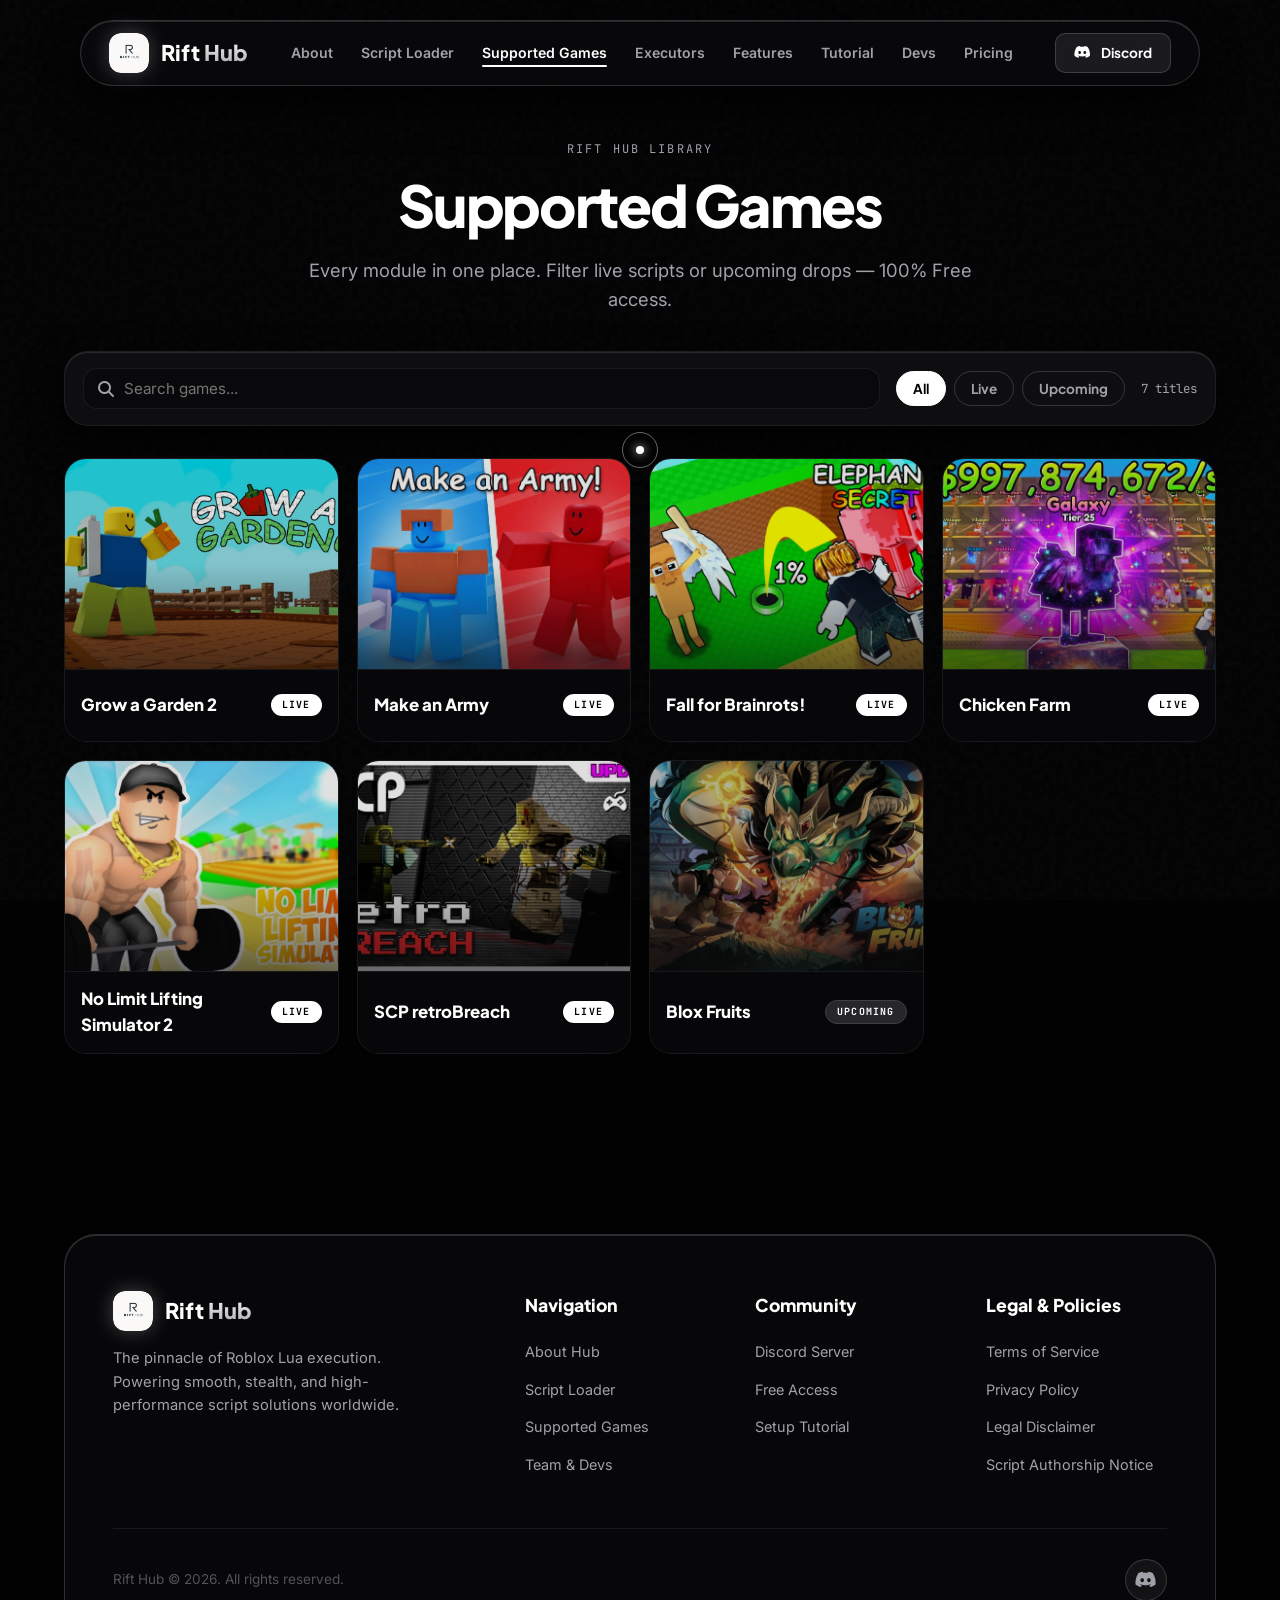
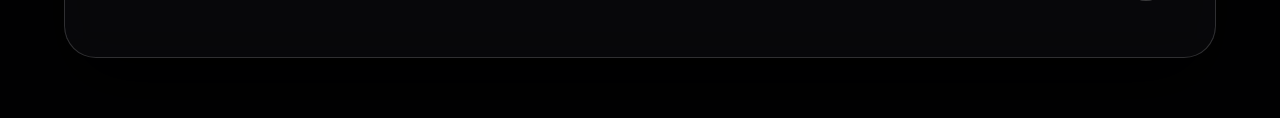
==== commit ec90b38c: "Update games.html" ====
--- a/games.html
+++ b/games.html
@@ -3,10 +3,10 @@
 <head>
   <meta charset="UTF-8">
   <meta name="viewport" content="width=device-width, initial-scale=1.0">
-  <title>Supported Games | Casual Hub</title>
-  <meta name="description" content="Browse every Casual Hub game module — live scripts and upcoming titles.">
-  <link rel="icon" type="image/png" href="images/Max_a____.png">
-  <link rel="apple-touch-icon" href="images/Max_a____.png">
+  <title>Supported Games | Rift Hub</title>
+  <meta name="description" content="Browse every Rift Hub game module — live scripts and upcoming titles.">
+  <link rel="icon" type="image/png" href="images/rift hub 1024x1024.png">
+  <link rel="apple-touch-icon" href="images/rift hub 1024x1024.png">
 
   <link rel="preconnect" href="https://fonts.googleapis.com">
   <link rel="preconnect" href="https://fonts.gstatic.com" crossorigin>
@@ -26,10 +26,10 @@
     <div class="nav-island">
       <a href="index.html" class="logo">
         <div class="logo-icon">
-          <img src="images/Max_a____.png" alt="Casual Hub Logo" class="logo-img">
+          <img src="images/rift hub 1024x1024.png" alt="Rift Hub Logo" class="logo-img">
         </div>
         <div class="logo-text">
-          Casual <span class="gradient-text">Hub</span>
+          Rift <span class="gradient-text">Hub</span>
         </div>
       </a>
 
@@ -61,10 +61,10 @@
   <section class="games-catalog" id="catalog">
     <div class="container">
       <div class="catalog-hero reveal">
-        <p class="catalog-kicker">Casual Hub library</p>
+        <p class="catalog-kicker">Rift Hub library</p>
         <h1 class="editorial-title">Supported Games</h1>
         <p class="editorial-subtitle">
-          Every module in one place. Filter live scripts or upcoming drops — one Basic Access key unlocks the full live library.
+          Every module in one place. Filter live scripts or upcoming drops — 100% Free access.
         </p>
       </div>
 
@@ -78,7 +78,7 @@
           <button class="filter-chip" data-filter="live">Live</button>
           <button class="filter-chip" data-filter="upcoming">Upcoming</button>
         </div>
-        <div class="catalog-count" id="gameCount">13 titles</div>
+        <div class="catalog-count" id="gameCount">7 titles</div>
       </div>
 
       <div class="games-catalog-grid" id="gamesGrid">
@@ -93,39 +93,6 @@
           </div>
         </article>
 
-        <article class="catalog-card glass-panel copy-module-btn" data-module="Violence District" data-status="live" data-name="violence district">
-          <div class="catalog-media">
-            <img fetchpriority="high" decoding="async" src="images/i (8).png" alt="Violence District">
-            <div class="catalog-shade"></div>
-            <div class="game-copy-indicator"><i class="fa-regular fa-copy"></i> <span>Copy loader</span></div>
-          </div>
-          <div class="catalog-meta">
-            <h3>Violence District</h3>
-          </div>
-        </article>
-
-        <article class="catalog-card glass-panel copy-module-btn" data-module="Notoriety" data-status="live" data-name="notoriety">
-          <div class="catalog-media">
-            <img decoding="async" src="images/i 10.png" alt="Notoriety">
-            <div class="catalog-shade"></div>
-            <div class="game-copy-indicator"><i class="fa-regular fa-copy"></i> <span>Copy loader</span></div>
-          </div>
-          <div class="catalog-meta">
-            <h3>Notoriety</h3>
-          </div>
-        </article>
-
-        <article class="catalog-card glass-panel copy-module-btn" data-module="Flick" data-status="live" data-name="flick">
-          <div class="catalog-media">
-            <img decoding="async" src="images/i 11.png" alt="Flick">
-            <div class="catalog-shade"></div>
-            <div class="game-copy-indicator"><i class="fa-regular fa-copy"></i> <span>Copy loader</span></div>
-          </div>
-          <div class="catalog-meta">
-            <h3>Flick</h3>
-          </div>
-        </article>
-
         <article class="catalog-card glass-panel copy-module-btn" data-module="Make an Army" data-status="live" data-name="make an army">
           <div class="catalog-media">
             <img loading="lazy" decoding="async" src="images/noFilter (12e13).jpg" alt="Make an Army">
@@ -148,17 +115,6 @@
           </div>
         </article>
 
-        <article class="catalog-card glass-panel copy-module-btn" data-module="BloxStrike" data-status="live" data-name="bloxstrike">
-          <div class="catalog-media">
-            <img loading="lazy" decoding="async" src="images/noFilter (9144).jpg" alt="BloxStrike">
-            <div class="catalog-shade"></div>
-            <div class="game-copy-indicator"><i class="fa-regular fa-copy"></i> <span>Copy loader</span></div>
-          </div>
-          <div class="catalog-meta">
-            <h3>BloxStrike</h3>
-          </div>
-        </article>
-
         <article class="catalog-card glass-panel copy-module-btn" data-module="Chicken Farm" data-status="live" data-name="chicken farm">
           <div class="catalog-media">
             <img loading="lazy" decoding="async" src="images/noFilter 1324124.jpg" alt="Chicken Farm">
@@ -178,28 +134,6 @@
           </div>
           <div class="catalog-meta">
             <h3>No Limit Lifting Simulator 2</h3>
-          </div>
-        </article>
-
-        <article class="catalog-card glass-panel copy-module-btn" data-module="Rivals" data-status="live" data-name="rivals">
-          <div class="catalog-media">
-            <img loading="lazy" decoding="async" src="images/noFilter (9)rivals.jpg" alt="Rivals">
-            <div class="catalog-shade"></div>
-            <div class="game-copy-indicator"><i class="fa-regular fa-copy"></i> <span>Copy loader</span></div>
-          </div>
-          <div class="catalog-meta">
-            <h3>Rivals</h3>
-          </div>
-        </article>
-
-        <article class="catalog-card glass-panel copy-module-btn" data-module="Tsum" data-status="live" data-name="tsum">
-          <div class="catalog-media">
-            <img loading="lazy" decoding="async" src="images/tsum.jpg" alt="Tsum">
-            <div class="catalog-shade"></div>
-            <div class="game-copy-indicator"><i class="fa-regular fa-copy"></i> <span>Copy loader</span></div>
-          </div>
-          <div class="catalog-meta">
-            <h3>Tsum</h3>
           </div>
         </article>
 
@@ -236,10 +170,10 @@
           <div class="footer-brand">
             <a href="index.html" class="logo">
               <div class="logo-icon">
-                <img loading="lazy" decoding="async" src="images/Max_a____.png" alt="Casual Hub Logo" class="logo-img">
+                <img loading="lazy" decoding="async" src="images/rift hub 1024x1024.png" alt="Rift Hub Logo" class="logo-img">
               </div>
               <div class="logo-text">
-                Casual <span class="gradient-text">Hub</span>
+                Rift <span class="gradient-text">Hub</span>
               </div>
             </a>
             <p class="footer-desc">
@@ -261,7 +195,7 @@
             <h4 class="footer-title">Community</h4>
             <ul class="footer-links">
               <li><a href="https://discord.gg/dUXcJ6aW2B" target="_blank">Discord Server</a></li>
-              <li><a href="index.html#pricing">Basic Access</a></li>
+              <li><a href="index.html#pricing">Free Access</a></li>
               <li><a href="index.html#how-to-use">Setup Tutorial</a></li>
             </ul>
           </div>
@@ -272,13 +206,14 @@
               <li><a href="javascript:void(0)" onclick="openLegalModal('terms')">Terms of Service</a></li>
               <li><a href="javascript:void(0)" onclick="openLegalModal('privacy')">Privacy Policy</a></li>
               <li><a href="javascript:void(0)" onclick="openLegalModal('disclaimer')">Legal Disclaimer</a></li>
+              <li><a href="javascript:void(0)" onclick="openLegalModal('authorship')">Script Authorship Notice</a></li>
             </ul>
           </div>
         </div>
 
         <div class="footer-bottom">
           <div class="copyright">
-            Casual Hub TM Corporation &copy; 2026. All rights reserved.
+            Rift Hub &copy; 2026. All rights reserved.
           </div>
           <div class="footer-socials">
             <a href="https://discord.gg/dUXcJ6aW2B" target="_blank" aria-label="Discord" class="social-circle-btn"><i class="fa-brands fa-discord"></i></a>
